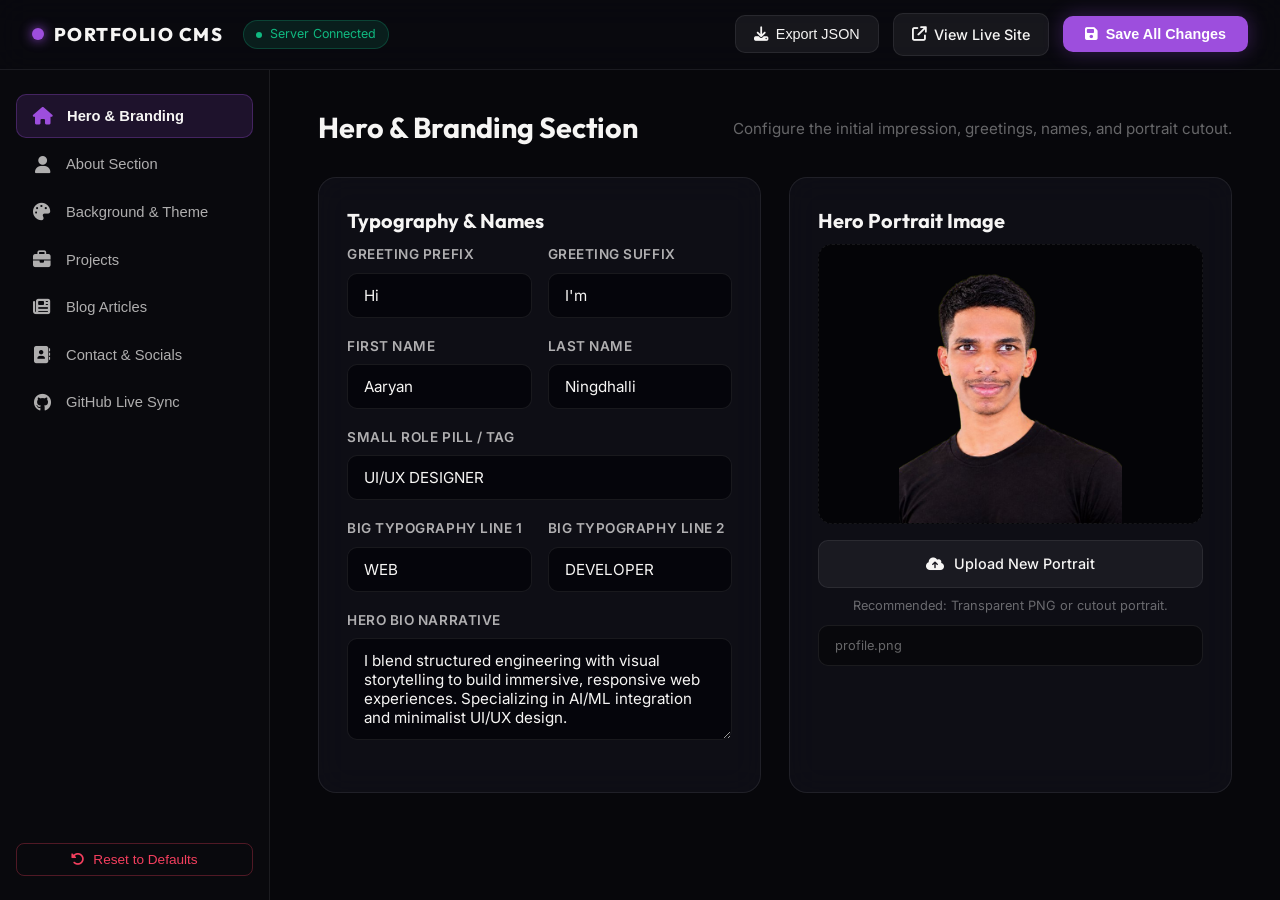
==== Portfolio-Ready-For-GitHub/admin.html @ 1d93433c "Add files via upload" ====
<!DOCTYPE html>
<html lang="en">
<head>
    <meta charset="UTF-8">
    <meta name="viewport" content="width=device-width, initial-scale=1.0">
    <title>Portfolio Admin Dashboard | Aaryan Sama</title>
    <!-- Fonts & Icons -->
    <link href="https://fonts.googleapis.com/css2?family=Inter:wght@300;400;500;600;700&family=Outfit:wght@400;600;700;800;900&display=swap" rel="stylesheet">
    <link rel="stylesheet" href="https://cdnjs.cloudflare.com/ajax/libs/font-awesome/6.5.1/css/all.min.css">
    <link rel="stylesheet" href="admin.css">
</head>
<body>
    <div class="admin-wrapper">
        <!-- Top Control Bar -->
        <header class="admin-topbar">
            <div class="topbar-left">
                <div class="admin-logo">
                    <span class="logo-circle"></span>
                    <span class="logo-text">PORTFOLIO CMS</span>
                </div>
                <div class="status-badge" id="serverStatus">
                    <span class="status-dot"></span>
                    <span class="status-text">Server Connected</span>
                </div>
            </div>
            <div class="topbar-right">
                <button class="btn-secondary" id="exportDataBtn" title="Download updated portfolio_data.json to upload or commit to GitHub">
                    <i class="fa-solid fa-download"></i>
                    <span>Export JSON</span>
                </button>
                <a href="index.html" class="btn-secondary" target="_blank">
                    <i class="fa-solid fa-arrow-up-right-from-square"></i>
                    <span>View Live Site</span>
                </a>
                <button class="btn-primary" id="saveAllBtn">
                    <i class="fa-solid fa-floppy-disk"></i>
                    <span>Save All Changes</span>
                </button>
            </div>
        </header>

        <div class="admin-layout">
            <!-- Sidebar Navigation -->
            <aside class="admin-sidebar">
                <nav class="sidebar-nav">
                    <button class="nav-item active" data-tab="tab-hero">
                        <i class="fa-solid fa-house"></i>
                        <span>Hero & Branding</span>
                    </button>
                    <button class="nav-item" data-tab="tab-about">
                        <i class="fa-solid fa-user"></i>
                        <span>About Section</span>
                    </button>
                    <button class="nav-item" data-tab="tab-theme">
                        <i class="fa-solid fa-palette"></i>
                        <span>Background & Theme</span>
                    </button>
                    <button class="nav-item" data-tab="tab-projects">
                        <i class="fa-solid fa-briefcase"></i>
                        <span>Projects</span>
                    </button>
                    <button class="nav-item" data-tab="tab-blog">
                        <i class="fa-solid fa-newspaper"></i>
                        <span>Blog Articles</span>
                    </button>
                    <button class="nav-item" data-tab="tab-contact">
                        <i class="fa-solid fa-address-book"></i>
                        <span>Contact & Socials</span>
                    </button>
                    <button class="nav-item" data-tab="tab-github">
                        <i class="fa-brands fa-github"></i>
                        <span>GitHub Live Sync</span>
                    </button>
                </nav>

                <div class="sidebar-footer">
                    <button class="btn-outline-danger" id="resetBtn">
                        <i class="fa-solid fa-rotate-left"></i>
                        <span>Reset to Defaults</span>
                    </button>
                </div>
            </aside>

            <!-- Main Content Panels -->
            <main class="admin-main">
                <!-- TAB 1: HERO & BRANDING -->
                <section class="tab-panel active" id="tab-hero">
                    <div class="panel-header">
                        <h2>Hero & Branding Section</h2>
                        <p>Configure the initial impression, greetings, names, and portrait cutout.</p>
                    </div>

                    <div class="card-grid">
                        <div class="admin-card">
                            <h3 class="card-title">Typography & Names</h3>
                            <div class="form-row">
                                <div class="form-group col-6">
                                    <label>Greeting Prefix</label>
                                    <input type="text" id="heroGreetingHi" placeholder="e.g. Hi">
                                </div>
                                <div class="form-group col-6">
                                    <label>Greeting Suffix</label>
                                    <input type="text" id="heroGreetingIm" placeholder="e.g. I'm">
                                </div>
                            </div>
                            <div class="form-row">
                                <div class="form-group col-6">
                                    <label>First Name</label>
                                    <input type="text" id="heroNameFirst" placeholder="e.g. Aaryan">
                                </div>
                                <div class="form-group col-6">
                                    <label>Last Name</label>
                                    <input type="text" id="heroNameLast" placeholder="e.g. Ningdhalli">
                                </div>
                            </div>
                            <div class="form-group">
                                <label>Small Role Pill / Tag</label>
                                <input type="text" id="heroRoleTag" placeholder="e.g. UI/UX DESIGNER">
                            </div>
                            <div class="form-row">
                                <div class="form-group col-6">
                                    <label>Big Typography Line 1</label>
                                    <input type="text" id="heroRoleMain1" placeholder="e.g. WEB">
                                </div>
                                <div class="form-group col-6">
                                    <label>Big Typography Line 2</label>
                                    <input type="text" id="heroRoleMain2" placeholder="e.g. DEVELOPER">
                                </div>
                            </div>
                            <div class="form-group">
                                <label>Hero Bio Narrative</label>
                                <textarea id="heroBio" rows="4" placeholder="Brief introduction text..."></textarea>
                            </div>
                        </div>

                        <div class="admin-card">
                            <h3 class="card-title">Hero Portrait Image</h3>
                            <div class="image-upload-wrapper">
                                <div class="preview-box">
                                    <img id="heroPortraitPreview" src="profile.png" alt="Hero Portrait Preview">
                                </div>
                                <div class="upload-controls">
                                    <label class="btn-file-upload">
                                        <i class="fa-solid fa-cloud-arrow-up"></i>
                                        <span>Upload New Portrait</span>
                                        <input type="file" id="heroPortraitUpload" accept="image/*">
                                    </label>
                                    <p class="help-text">Recommended: Transparent PNG or cutout portrait.</p>
                                    <input type="text" id="heroPortraitPath" class="path-input" readonly>
                                </div>
                            </div>
                        </div>
                    </div>
                </section>

                <!-- TAB 2: ABOUT SECTION -->
                <section class="tab-panel" id="tab-about">
                    <div class="panel-header">
                        <h2>About Section</h2>
                        <p>Customize the about text, philosophy quote, key metrics, and about portrait.</p>
                    </div>

                    <div class="card-grid">
                        <div class="admin-card">
                            <h3 class="card-title">Narrative & Philosophy</h3>
                            <div class="form-group">
                                <label>Bio Paragraph 1</label>
                                <textarea id="aboutBio1" rows="3"></textarea>
                            </div>
                            <div class="form-group">
                                <label>Bio Paragraph 2</label>
                                <textarea id="aboutBio2" rows="3"></textarea>
                            </div>
                            <div class="form-group">
                                <label>Philosophy Quote</label>
                                <input type="text" id="aboutQuote">
                            </div>
                        </div>

                        <div class="admin-card">
                            <h3 class="card-title">About Portrait Image</h3>
                            <div class="image-upload-wrapper">
                                <div class="preview-box">
                                    <img id="aboutPortraitPreview" src="about-profile.png" alt="About Portrait Preview">
                                </div>
                                <div class="upload-controls">
                                    <label class="btn-file-upload">
                                        <i class="fa-solid fa-cloud-arrow-up"></i>
                                        <span>Upload About Portrait</span>
                                        <input type="file" id="aboutPortraitUpload" accept="image/*">
                                    </label>
                                    <p class="help-text">Used in the glowing circular frame in the About section.</p>
                                    <input type="text" id="aboutPortraitPath" class="path-input" readonly>
                                </div>
                            </div>
                        </div>
                    </div>
                </section>

                <!-- TAB 3: BACKGROUND & THEME -->
                <section class="tab-panel" id="tab-theme">
                    <div class="panel-header">
                        <h2>Background & Theme Studio</h2>
                        <p>Select the signature background texture and active accent palette.</p>
                    </div>

                    <div class="card-grid">
                        <div class="admin-card">
                            <h3 class="card-title">Ambient Background Texture</h3>
                            <p class="card-subtitle">Choose from your uploaded custom doodle designs or upload a new one:</p>
                            
                            <div class="bg-selector-grid">
                                <label class="bg-option-card">
                                    <input type="radio" name="bgPatternOption" value="assets/doodle_purple_ambient.png" id="bgOptPurple">
                                    <div class="bg-card-content">
                                        <div class="bg-thumb" style="background-image: url('assets/doodle_purple.jpg');"></div>
                                        <div class="bg-info">
                                            <strong>Purple Organic Doodle</strong>
                                            <span>Latest photoshoot wallpaper</span>
                                        </div>
                                    </div>
                                </label>

                                <label class="bg-option-card">
                                    <input type="radio" name="bgPatternOption" value="cinematic_tech_bg.png" id="bgOptLime">
                                    <div class="bg-card-content">
                                        <div class="bg-thumb" style="background-image: url('assets/doodle_bg.jpg');"></div>
                                        <div class="bg-info">
                                            <strong>Lime Neon Contour</strong>
                                            <span>Cyber lime organic doodle</span>
                                        </div>
                                    </div>
                                </label>
                            </div>

                            <div class="custom-bg-upload" style="margin-top: 20px;">
                                <label class="btn-file-upload">
                                    <i class="fa-solid fa-image"></i>
                                    <span>Upload Custom Background Wallpaper</span>
                                    <input type="file" id="customBgUpload" accept="image/*">
                                </label>
                                <input type="text" id="customBgPath" class="path-input" readonly placeholder="Active background image path">
                            </div>
                        </div>

                        <div class="admin-card">
                            <h3 class="card-title">Default Accent Color</h3>
                            <p class="card-subtitle">Select the default primary neon color:</p>
                            <div class="color-swatches-grid">
                                <button type="button" class="admin-swatch" data-color="#9d4edd" style="--swatch:#9d4edd;" title="Ultraviolet Doodle"></button>
                                <button type="button" class="admin-swatch" data-color="#b4ff00" style="--swatch:#b4ff00;" title="Cyber Lime"></button>
                                <button type="button" class="admin-swatch" data-color="#0056ff" style="--swatch:#0056ff;" title="Electric Blue"></button>
                                <button type="button" class="admin-swatch" data-color="#10b981" style="--swatch:#10b981;" title="Emerald"></button>
                                <button type="button" class="admin-swatch" data-color="#f43f5e" style="--swatch:#f43f5e;" title="Rose"></button>
                                <button type="button" class="admin-swatch" data-color="#e07252" style="--swatch:#e07252;" title="Terracotta"></button>
                            </div>
                            <div class="form-group" style="margin-top: 20px;">
                                <label>Hex Color Code</label>
                                <input type="text" id="themeAccentHex" value="#9d4edd">
                            </div>
                        </div>
                    </div>
                </section>

                <!-- TAB 4: PROJECTS -->
                <section class="tab-panel" id="tab-projects">
                    <div class="panel-header">
                        <h2>Projects Manager</h2>
                        <button class="btn-primary" id="addNewProjectBtn">
                            <i class="fa-solid fa-plus"></i>
                            <span>Add New Project</span>
                        </button>
                    </div>

                    <div class="project-list" id="projectsContainer">
                        <!-- Rendered dynamically -->
                    </div>
                </section>

                <!-- TAB 5: BLOG ARTICLES -->
                <section class="tab-panel" id="tab-blog">
                    <div class="panel-header">
                        <h2>Blog & Insights Manager</h2>
                        <button class="btn-primary" id="addNewBlogBtn">
                            <i class="fa-solid fa-pen-to-square"></i>
                            <span>Write New Article</span>
                        </button>
                    </div>

                    <div class="blog-articles-list" id="blogArticlesContainer">
                        <!-- Rendered dynamically -->
                    </div>
                </section>

                <!-- TAB 6: CONTACT & SOCIALS -->
                <section class="tab-panel" id="tab-contact">
                    <div class="panel-header">
                        <h2>Contact & Social Links</h2>
                        <p>Update communication channels, email, and social networks.</p>
                    </div>

                    <div class="admin-card">
                        <div class="form-row">
                            <div class="form-group col-6">
                                <label>Direct Email</label>
                                <input type="email" id="contactEmail">
                            </div>
                            <div class="form-group col-6">
                                <label>Location</label>
                                <input type="text" id="contactLocation">
                            </div>
                        </div>
                        <div class="form-row">
                            <div class="form-group col-6">
                                <label>GitHub Profile URL</label>
                                <input type="url" id="contactGithub">
                            </div>
                            <div class="form-group col-6">
                                <label>LinkedIn Profile URL</label>
                                <input type="url" id="contactLinkedin">
                            </div>
                        </div>
                        <div class="form-row">
                            <div class="form-group col-6">
                                <label>Instagram URL</label>
                                <input type="url" id="contactInstagram">
                            </div>
                            <div class="form-group col-6">
                                <label>Pinterest URL</label>
                                <input type="url" id="contactPinterest">
                            </div>
                        </div>
                        <div class="form-group">
                            <label>Chess.com URL</label>
                            <input type="url" id="contactChess">
                        </div>
                    </div>
                </section>
                            <!-- TAB 7: GITHUB LIVE SYNC -->
                <section class="tab-panel" id="tab-github">
                    <div class="panel-header">
                        <h2>GitHub Live Site Sync</h2>
                        <p>Publish updates directly to your live GitHub Pages repository from this dashboard without command line.</p>
                    </div>

                    <div class="card-grid">
                        <div class="admin-card">
                            <h3 class="card-title">GitHub Repository Settings</h3>
                            <p class="card-subtitle">Connect your repository to push live portfolio updates automatically:</p>
                            
                            <div class="form-group">
                                <label>GitHub Repository (owner/repo)</label>
                                <input type="text" id="ghRepo" placeholder="e.g. xlrrr8/Aaryansama">
                            </div>

                            <div class="form-group">
                                <label>Branch</label>
                                <input type="text" id="ghBranch" placeholder="main (or gh-pages)" value="main">
                            </div>

                            <div class="form-group">
                                <label>Personal Access Token (PAT)</label>
                                <input type="password" id="ghToken" placeholder="ghp_xxxxxxxxxxxxxxxxxxxx">
                                <p class="help-text" style="text-align:left; margin-top:6px;">
                                    Token is stored securely only in your browser's local storage. Needs <code>repo</code> scope permission.
                                </p>
                            </div>

                            <div style="display:flex; gap:12px; margin-top:24px;">
                                <button class="btn-primary" id="publishGhBtn" style="flex:1;">
                                    <i class="fa-brands fa-github"></i>
                                    <span>Publish to GitHub Live Site</span>
                                </button>
                                <button class="btn-secondary" id="saveGhConfigBtn">
                                    <i class="fa-solid fa-check"></i>
                                    <span>Save Token</span>
                                </button>
                            </div>
                        </div>

                        <div class="admin-card">
                            <h3 class="card-title">How Live Updates Work</h3>
                            <div style="font-size:0.92rem; line-height:1.7; color:var(--text-secondary);">
                                <p style="margin-bottom:14px;"><strong style="color:var(--text-primary);"><i class="fa-solid fa-bolt" style="color:var(--accent);"></i> Method 1: Instant Local / Browser Sync</strong><br>
                                Whenever you click <em>Save All Changes</em>, your site updates in real-time in your browser and on your local server. If your portfolio tab is open, it updates live!</p>

                                <p style="margin-bottom:14px;"><strong style="color:var(--text-primary);"><i class="fa-brands fa-github" style="color:var(--accent);"></i> Method 2: Direct GitHub API Publish</strong><br>
                                Add your GitHub Token and Repo name above, then click <em>Publish to GitHub Live Site</em>. It automatically commits the new <code>portfolio_data.json</code> directly to GitHub, updating your live site for all visitors worldwide!</p>

                                <p><strong style="color:var(--text-primary);"><i class="fa-solid fa-file-arrow-down" style="color:var(--accent);"></i> Method 3: One-Click JSON Export</strong><br>
                                Click the <em>Export JSON</em> button in the top bar to download your updated <code>portfolio_data.json</code> file, and drag it into your GitHub repo anytime.</p>
                            </div>
                        </div>
                    </div>
                </section>
            </main>
        </div>
    </div>

    <!-- Edit Project Modal -->
    <div class="admin-modal" id="projectModal">
        <div class="modal-box">
            <div class="modal-header">
                <h3 id="projectModalTitle">Edit Project</h3>
                <button class="modal-close-btn" id="closeProjectModal"><i class="fa-solid fa-xmark"></i></button>
            </div>
            <div class="modal-body">
                <input type="hidden" id="editProjIndex" value="-1">
                <div class="form-group">
                    <label>Project Title</label>
                    <input type="text" id="editProjTitle">
                </div>
                <div class="form-row">
                    <div class="form-group col-6">
                        <label>Category (e.g. AI / ML)</label>
                        <input type="text" id="editProjCategory">
                    </div>
                    <div class="form-group col-6">
                        <label>Badge (e.g. Featured, Live)</label>
                        <input type="text" id="editProjBadge">
                    </div>
                </div>
                <div class="form-group">
                    <label>Description</label>
                    <textarea id="editProjDesc" rows="3"></textarea>
                </div>
                <div class="form-group">
                    <label>Tech Stack Tags (comma-separated)</label>
                    <input type="text" id="editProjTags" placeholder="Python, PyTorch, React">
                </div>
                <div class="form-row">
                    <div class="form-group col-6">
                        <label>Live URL</label>
                        <input type="text" id="editProjLive">
                    </div>
                    <div class="form-group col-6">
                        <label>GitHub URL</label>
                        <input type="text" id="editProjGithub">
                    </div>
                </div>
                <div class="form-group">
                    <label>Project Cover Image</label>
                    <div class="modal-img-upload">
                        <div class="modal-thumb-preview">
                            <img id="editProjImgPreview" src="" alt="Thumbnail">
                        </div>
                        <label class="btn-file-upload">
                            <i class="fa-solid fa-cloud-arrow-up"></i>
                            <span>Upload Image</span>
                            <input type="file" id="editProjImgUpload" accept="image/*">
                        </label>
                        <input type="text" id="editProjImgPath" readonly>
                    </div>
                </div>
            </div>
            <div class="modal-footer">
                <button class="btn-secondary" id="cancelProjectBtn">Cancel</button>
                <button class="btn-primary" id="saveProjectBtn">Save Project</button>
            </div>
        </div>
    </div>

    <!-- Edit Blog Article Modal -->
    <div class="admin-modal" id="blogModalEditor">
        <div class="modal-box">
            <div class="modal-header">
                <h3 id="blogEditorModalTitle">Write Article</h3>
                <button class="modal-close-btn" id="closeBlogEditorModal"><i class="fa-solid fa-xmark"></i></button>
            </div>
            <div class="modal-body">
                <input type="hidden" id="editBlogIndex" value="-1">
                <div class="form-group">
                    <label>Article Title</label>
                    <input type="text" id="editBlogTitle">
                </div>
                <div class="form-row">
                    <div class="form-group col-6">
                        <label>Category</label>
                        <input type="text" id="editBlogCategory" placeholder="e.g. UI/UX Design, Web Dev">
                    </div>
                    <div class="form-group col-6">
                        <label>Read Time</label>
                        <input type="text" id="editBlogReadTime" placeholder="e.g. 5 min read">
                    </div>
                </div>
                <div class="form-group">
                    <label>Excerpt / Summary</label>
                    <textarea id="editBlogExcerpt" rows="2"></textarea>
                </div>
                <div class="form-group">
                    <label>Full Content (Markdown or Paragraphs)</label>
                    <textarea id="editBlogContent" rows="6"></textarea>
                </div>
                <div class="form-group">
                    <label>Cover Image</label>
                    <div class="modal-img-upload">
                        <div class="modal-thumb-preview">
                            <img id="editBlogImgPreview" src="" alt="Cover Preview">
                        </div>
                        <label class="btn-file-upload">
                            <i class="fa-solid fa-cloud-arrow-up"></i>
                            <span>Upload Cover</span>
                            <input type="file" id="editBlogImgUpload" accept="image/*">
                        </label>
                        <input type="text" id="editBlogImgPath" readonly>
                    </div>
                </div>
            </div>
            <div class="modal-footer">
                <button class="btn-secondary" id="cancelBlogBtn">Cancel</button>
                <button class="btn-primary" id="saveBlogBtn">Save Article</button>
            </div>
        </div>
    </div>

    <!-- Toast Notification -->
    <div class="admin-toast" id="adminToast">
        <i class="fa-solid fa-circle-check"></i>
        <span id="toastMsg">Changes saved successfully!</span>
    </div>

    <script src="admin.js"></script>
</body>
</html>
---- Portfolio-Ready-For-GitHub/admin.css ----
:root {
    --bg-dark: #07070b;
    --bg-darker: #030305;
    --bg-card: rgba(18, 18, 26, 0.7);
    --border-glass: rgba(255, 255, 255, 0.08);
    --accent: #9d4edd;
    --accent-glow: rgba(157, 78, 221, 0.35);
    --text-primary: #f6f5f4;
    --text-secondary: rgba(246, 245, 244, 0.7);
    --text-muted: rgba(246, 245, 244, 0.4);
    --font-heading: 'Outfit', sans-serif;
    --font-body: 'Inter', sans-serif;
}

* {
    margin: 0;
    padding: 0;
    box-sizing: border-box;
}

body {
    background: var(--bg-dark);
    color: var(--text-primary);
    font-family: var(--font-body);
    line-height: 1.5;
    min-height: 100vh;
}

.admin-wrapper {
    display: flex;
    flex-direction: column;
    min-height: 100vh;
}

/* Topbar */
.admin-topbar {
    height: 70px;
    background: rgba(10, 10, 16, 0.85);
    border-bottom: 1px solid var(--border-glass);
    backdrop-filter: blur(16px);
    display: flex;
    justify-content: space-between;
    align-items: center;
    padding: 0 32px;
    position: sticky;
    top: 0;
    z-index: 100;
}

.topbar-left {
    display: flex;
    align-items: center;
    gap: 20px;
}

.admin-logo {
    display: flex;
    align-items: center;
    gap: 10px;
    font-family: var(--font-heading);
    font-weight: 800;
    font-size: 1.15rem;
    letter-spacing: 0.08em;
}

.logo-circle {
    width: 12px;
    height: 12px;
    border-radius: 50%;
    background: var(--accent);
    box-shadow: 0 0 12px var(--accent);
}

.status-badge {
    display: inline-flex;
    align-items: center;
    gap: 8px;
    background: rgba(16, 185, 129, 0.12);
    border: 1px solid rgba(16, 185, 129, 0.25);
    padding: 4px 12px;
    border-radius: 20px;
    font-size: 0.78rem;
    color: #10b981;
}

.status-dot {
    width: 6px;
    height: 6px;
    border-radius: 50%;
    background: #10b981;
    animation: pulse 2s infinite;
}

@keyframes pulse {
    0%, 100% { opacity: 1; transform: scale(1); }
    50% { opacity: 0.5; transform: scale(0.85); }
}

.topbar-right {
    display: flex;
    align-items: center;
    gap: 14px;
}

/* Buttons */
.btn-primary {
    background: var(--accent);
    color: #fff;
    border: none;
    padding: 10px 22px;
    border-radius: 10px;
    font-weight: 600;
    font-size: 0.9rem;
    cursor: pointer;
    display: inline-flex;
    align-items: center;
    gap: 8px;
    transition: all 0.25s ease;
    box-shadow: 0 0 20px var(--accent-glow);
}

.btn-primary:hover {
    filter: brightness(1.15);
    transform: translateY(-2px);
    box-shadow: 0 0 28px var(--accent-glow);
}

.btn-secondary {
    background: rgba(255, 255, 255, 0.06);
    color: var(--text-primary);
    border: 1px solid var(--border-glass);
    padding: 10px 18px;
    border-radius: 10px;
    font-weight: 500;
    font-size: 0.9rem;
    text-decoration: none;
    cursor: pointer;
    display: inline-flex;
    align-items: center;
    gap: 8px;
    transition: all 0.25s ease;
}

.btn-secondary:hover {
    background: rgba(255, 255, 255, 0.12);
    color: #fff;
}

.btn-outline-danger {
    background: transparent;
    color: #f43f5e;
    border: 1px solid rgba(244, 63, 94, 0.3);
    padding: 8px 16px;
    border-radius: 8px;
    font-size: 0.85rem;
    cursor: pointer;
    display: inline-flex;
    align-items: center;
    gap: 8px;
    width: 100%;
    justify-content: center;
    transition: all 0.25s ease;
}

.btn-outline-danger:hover {
    background: rgba(244, 63, 94, 0.15);
    border-color: #f43f5e;
}

/* Layout */
.admin-layout {
    display: flex;
    flex-grow: 1;
}

/* Sidebar */
.admin-sidebar {
    width: 270px;
    background: rgba(10, 10, 15, 0.6);
    border-right: 1px solid var(--border-glass);
    padding: 24px 16px;
    display: flex;
    flex-direction: column;
    justify-content: space-between;
}

.sidebar-nav {
    display: flex;
    flex-direction: column;
    gap: 6px;
}

.nav-item {
    background: transparent;
    border: none;
    color: var(--text-secondary);
    padding: 12px 16px;
    border-radius: 10px;
    display: flex;
    align-items: center;
    gap: 14px;
    font-size: 0.92rem;
    font-weight: 500;
    cursor: pointer;
    transition: all 0.2s ease;
    text-align: left;
}

.nav-item i {
    font-size: 1.1rem;
    width: 20px;
    text-align: center;
}

.nav-item:hover {
    background: rgba(255, 255, 255, 0.04);
    color: var(--text-primary);
}

.nav-item.active {
    background: rgba(157, 78, 221, 0.15);
    border: 1px solid rgba(157, 78, 221, 0.3);
    color: var(--text-primary);
    font-weight: 600;
}

.nav-item.active i {
    color: var(--accent);
}

/* Main Panels */
.admin-main {
    flex-grow: 1;
    padding: 36px 48px;
    overflow-y: auto;
    max-width: 1400px;
}

.tab-panel {
    display: none;
    animation: fadeIn 0.3s ease;
}

.tab-panel.active {
    display: block;
}

@keyframes fadeIn {
    from { opacity: 0; transform: translateY(6px); }
    to { opacity: 1; transform: translateY(0); }
}

.panel-header {
    display: flex;
    justify-content: space-between;
    align-items: center;
    margin-bottom: 28px;
}

.panel-header h2 {
    font-family: var(--font-heading);
    font-size: 1.8rem;
    font-weight: 700;
}

.panel-header p {
    color: var(--text-muted);
    font-size: 0.95rem;
    margin-top: 4px;
}

/* Card Grids & Cards */
.card-grid {
    display: grid;
    grid-template-columns: repeat(auto-fit, minmax(440px, 1fr));
    gap: 28px;
}

.admin-card {
    background: var(--bg-card);
    border: 1px solid var(--border-glass);
    border-radius: 18px;
    padding: 28px;
    backdrop-filter: blur(16px);
}

.card-title {
    font-family: var(--font-heading);
    font-size: 1.25rem;
    font-weight: 700;
    margin-bottom: 8px;
}

.card-subtitle {
    color: var(--text-muted);
    font-size: 0.88rem;
    margin-bottom: 20px;
}

/* Forms */
.form-group {
    margin-bottom: 18px;
}

.form-group label {
    display: block;
    font-size: 0.85rem;
    font-weight: 600;
    color: var(--text-secondary);
    margin-bottom: 8px;
    text-transform: uppercase;
    letter-spacing: 0.04em;
}

.form-row {
    display: flex;
    gap: 16px;
}

.col-6 {
    flex: 1;
}

input[type="text"],
input[type="email"],
input[type="url"],
textarea {
    width: 100%;
    background: rgba(4, 4, 8, 0.7);
    border: 1px solid var(--border-glass);
    color: var(--text-primary);
    padding: 12px 16px;
    border-radius: 10px;
    font-size: 0.95rem;
    font-family: inherit;
    transition: border-color 0.25s ease, box-shadow 0.25s ease;
}

input:focus,
textarea:focus {
    outline: none;
    border-color: var(--accent);
    box-shadow: 0 0 15px var(--accent-glow);
}

.path-input {
    margin-top: 10px;
    font-size: 0.8rem !important;
    color: var(--text-muted) !important;
    background: rgba(0, 0, 0, 0.4) !important;
}

/* Image Upload Component */
.image-upload-wrapper {
    display: flex;
    flex-direction: column;
    gap: 16px;
}

.preview-box {
    width: 100%;
    height: 280px;
    background: #040407;
    border: 1px dashed var(--border-glass);
    border-radius: 14px;
    display: flex;
    align-items: center;
    justify-content: center;
    overflow: hidden;
    position: relative;
}

.preview-box img {
    max-height: 100%;
    max-width: 100%;
    object-fit: contain;
}

.btn-file-upload {
    display: inline-flex;
    align-items: center;
    justify-content: center;
    gap: 10px;
    background: rgba(255, 255, 255, 0.05);
    border: 1px solid var(--border-glass);
    color: var(--text-primary);
    padding: 12px 20px;
    border-radius: 10px;
    cursor: pointer;
    font-size: 0.9rem;
    font-weight: 500;
    transition: all 0.2s ease;
    width: 100%;
}

.btn-file-upload:hover {
    background: rgba(255, 255, 255, 0.1);
    border-color: var(--accent);
}

.btn-file-upload input[type="file"] {
    display: none;
}

.help-text {
    font-size: 0.8rem;
    color: var(--text-muted);
    margin-top: 8px;
    text-align: center;
}

/* Background Selector */
.bg-selector-grid {
    display: grid;
    grid-template-columns: 1fr 1fr;
    gap: 16px;
}

.bg-option-card {
    position: relative;
    cursor: pointer;
    border: 2px solid var(--border-glass);
    border-radius: 14px;
    overflow: hidden;
    background: rgba(5, 5, 10, 0.5);
    transition: all 0.25s ease;
    display: block;
}

.bg-option-card input[type="radio"] {
    position: absolute;
    top: 12px;
    right: 12px;
    z-index: 5;
    accent-color: var(--accent);
}

.bg-option-card:hover {
    border-color: rgba(255, 255, 255, 0.2);
}

.bg-option-card:has(input:checked) {
    border-color: var(--accent);
    box-shadow: 0 0 20px var(--accent-glow);
}

.bg-thumb {
    height: 120px;
    background-size: cover;
    background-position: center;
}

.bg-info {
    padding: 12px;
}

.bg-info strong {
    display: block;
    font-size: 0.9rem;
}

.bg-info span {
    font-size: 0.75rem;
    color: var(--text-muted);
}

/* Color Swatches Grid */
.color-swatches-grid {
    display: flex;
    gap: 14px;
    flex-wrap: wrap;
}

.admin-swatch {
    width: 44px;
    height: 44px;
    border-radius: 50%;
    border: 2px solid rgba(255, 255, 255, 0.2);
    background: var(--swatch);
    cursor: pointer;
    transition: transform 0.2s ease, border-color 0.2s ease;
}

.admin-swatch:hover,
.admin-swatch.active {
    transform: scale(1.15);
    border-color: #fff;
    box-shadow: 0 0 16px var(--swatch);
}

/* Project & Blog Lists */
.project-list,
.blog-articles-list {
    display: flex;
    flex-direction: column;
    gap: 16px;
}

.admin-list-item {
    background: var(--bg-card);
    border: 1px solid var(--border-glass);
    border-radius: 14px;
    padding: 18px 24px;
    display: flex;
    align-items: center;
    justify-content: space-between;
    gap: 20px;
    transition: border-color 0.2s ease;
}

.admin-list-item:hover {
    border-color: rgba(255, 255, 255, 0.18);
}

.item-left {
    display: flex;
    align-items: center;
    gap: 20px;
}

.item-thumb {
    width: 80px;
    height: 60px;
    border-radius: 8px;
    overflow: hidden;
    background: #09090f;
    flex-shrink: 0;
}

.item-thumb img {
    width: 100%;
    height: 100%;
    object-fit: cover;
}

.item-meta h4 {
    font-size: 1.05rem;
    font-weight: 600;
}

.item-meta p {
    font-size: 0.85rem;
    color: var(--text-muted);
    margin-top: 2px;
}

.item-actions {
    display: flex;
    gap: 10px;
}

.btn-icon-edit,
.btn-icon-delete {
    width: 38px;
    height: 38px;
    border-radius: 8px;
    border: 1px solid var(--border-glass);
    background: rgba(255, 255, 255, 0.04);
    color: var(--text-secondary);
    display: flex;
    align-items: center;
    justify-content: center;
    cursor: pointer;
    transition: all 0.2s ease;
}

.btn-icon-edit:hover {
    background: rgba(157, 78, 221, 0.2);
    border-color: var(--accent);
    color: var(--text-primary);
}

.btn-icon-delete:hover {
    background: rgba(244, 63, 94, 0.2);
    border-color: #f43f5e;
    color: #f43f5e;
}

/* Modals */
.admin-modal {
    position: fixed;
    inset: 0;
    z-index: 500;
    background: rgba(2, 2, 4, 0.8);
    backdrop-filter: blur(20px);
    display: flex;
    align-items: center;
    justify-content: center;
    opacity: 0;
    pointer-events: none;
    transition: opacity 0.3s ease;
    padding: 20px;
}

.admin-modal.active {
    opacity: 1;
    pointer-events: auto;
}

.modal-box {
    background: #0d0d14;
    border: 1px solid var(--border-glass);
    border-radius: 20px;
    max-width: 680px;
    width: 100%;
    max-height: 90vh;
    overflow-y: auto;
    box-shadow: 0 25px 60px rgba(0, 0, 0, 0.9);
}

.modal-header {
    padding: 24px 28px;
    border-bottom: 1px solid var(--border-glass);
    display: flex;
    justify-content: space-between;
    align-items: center;
}

.modal-close-btn {
    background: transparent;
    border: none;
    color: var(--text-muted);
    font-size: 1.2rem;
    cursor: pointer;
}

.modal-close-btn:hover {
    color: #fff;
}

.modal-body {
    padding: 28px;
}

.modal-footer {
    padding: 20px 28px;
    border-top: 1px solid var(--border-glass);
    display: flex;
    justify-content: flex-end;
    gap: 12px;
}

.modal-img-upload {
    display: flex;
    gap: 16px;
    align-items: center;
}

.modal-thumb-preview {
    width: 90px;
    height: 70px;
    border-radius: 8px;
    background: #040408;
    border: 1px dashed var(--border-glass);
    overflow: hidden;
    flex-shrink: 0;
}

.modal-thumb-preview img {
    width: 100%;
    height: 100%;
    object-fit: cover;
}

/* Toast */
.admin-toast {
    position: fixed;
    bottom: 30px;
    right: 30px;
    background: rgba(16, 185, 129, 0.95);
    color: #fff;
    padding: 14px 24px;
    border-radius: 12px;
    display: flex;
    align-items: center;
    gap: 10px;
    font-weight: 600;
    font-size: 0.95rem;
    box-shadow: 0 10px 30px rgba(0, 0, 0, 0.5);
    transform: translateY(100px);
    opacity: 0;
    transition: transform 0.35s cubic-bezier(0.16, 1, 0.3, 1), opacity 0.35s ease;
    z-index: 9999;
}

.admin-toast.show {
    transform: translateY(0);
    opacity: 1;
}

@media (max-width: 900px) {
    .admin-layout {
        flex-direction: column;
    }
    .admin-sidebar {
        width: 100%;
        border-right: none;
        border-bottom: 1px solid var(--border-glass);
    }
    .admin-main {
        padding: 24px;
    }
    .card-grid {
        grid-template-columns: 1fr;
    }
}
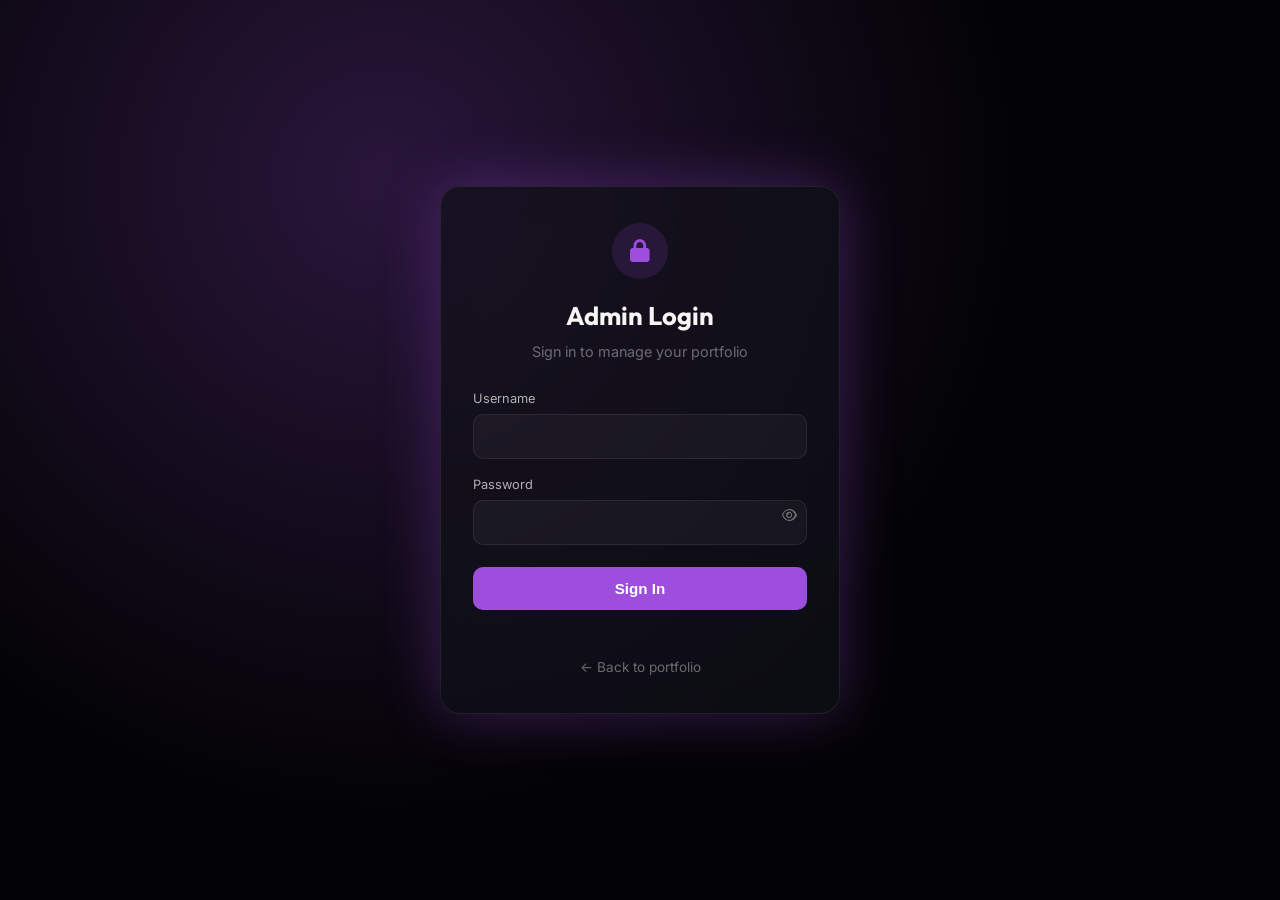
==== commit 4aeae7fe: "Add files via upload" ====
--- a/Portfolio-Ready-For-GitHub/admin.html
+++ b/Portfolio-Ready-For-GitHub/admin.html
@@ -10,6 +10,27 @@
     <link rel="stylesheet" href="admin.css">
 </head>
 <body>
+    <!-- Admin Login Gate -->
+    <div class="login-gate" id="loginGate">
+        <form class="login-card" id="loginForm" autocomplete="on">
+            <div class="login-icon"><i class="fa-solid fa-lock"></i></div>
+            <h1>Admin Login</h1>
+            <p class="login-sub">Sign in to manage your portfolio</p>
+            <div class="login-field">
+                <label for="loginUser">Username</label>
+                <input type="text" id="loginUser" autocomplete="username" required autofocus>
+            </div>
+            <div class="login-field">
+                <label for="loginPass">Password</label>
+                <input type="password" id="loginPass" autocomplete="current-password" required>
+                <button type="button" class="toggle-pass" id="togglePass" title="Show / hide password"><i class="fa-regular fa-eye"></i></button>
+            </div>
+            <button type="submit" class="login-btn">Sign In</button>
+            <div class="login-error" id="loginError"></div>
+            <a class="login-back" href="main.html">&larr; Back to portfolio</a>
+        </form>
+    </div>
+
     <div class="admin-wrapper">
         <!-- Top Control Bar -->
         <header class="admin-topbar">
@@ -24,11 +45,18 @@
                 </div>
             </div>
             <div class="topbar-right">
+                <button class="btn-secondary" id="changePassBtn" title="Generate a new password hash">
+                    <i class="fa-solid fa-key"></i>
+                </button>
+                <button class="btn-secondary" id="logoutBtn" title="Log out">
+                    <i class="fa-solid fa-right-from-bracket"></i>
+                    <span>Logout</span>
+                </button>
                 <button class="btn-secondary" id="exportDataBtn" title="Download updated portfolio_data.json to upload or commit to GitHub">
                     <i class="fa-solid fa-download"></i>
                     <span>Export JSON</span>
                 </button>
-                <a href="index.html" class="btn-secondary" target="_blank">
+                <a href="main.html" class="btn-secondary" target="_blank">
                     <i class="fa-solid fa-arrow-up-right-from-square"></i>
                     <span>View Live Site</span>
                 </a>
@@ -519,6 +547,8 @@
         <span id="toastMsg">Changes saved successfully!</span>
     </div>
 
+    <script src="auth-config.js"></script>
+    <script src="admin_auth.js"></script>
     <script src="admin.js"></script>
 </body>
 </html>
--- a/Portfolio-Ready-For-GitHub/admin.css
+++ b/Portfolio-Ready-For-GitHub/admin.css
@@ -704,3 +704,50 @@
         grid-template-columns: 1fr;
     }
 }
+
+/* ===== Admin login gate ===== */
+body.auth-locked .admin-wrapper { display: none; }
+.login-gate {
+    position: fixed; inset: 0; z-index: 9999;
+    display: none; align-items: center; justify-content: center;
+    padding: 24px;
+    background: radial-gradient(circle at 30% 20%, rgba(157, 78, 221, 0.25), transparent 55%), var(--bg-darker);
+}
+.login-card {
+    width: 100%; max-width: 400px;
+    background: var(--bg-card);
+    border: 1px solid var(--border-glass);
+    border-radius: 20px; padding: 36px 32px;
+    backdrop-filter: blur(18px);
+    box-shadow: 0 0 60px var(--accent-glow);
+}
+.login-card .login-icon {
+    width: 56px; height: 56px; border-radius: 50%;
+    display: flex; align-items: center; justify-content: center;
+    background: rgba(157, 78, 221, 0.15); color: var(--accent);
+    font-size: 1.4rem; margin: 0 auto 18px;
+}
+.login-card h1 { font-family: var(--font-heading); font-size: 1.6rem; text-align: center; margin-bottom: 6px; }
+.login-card p.login-sub { text-align: center; color: var(--text-muted); font-size: 0.9rem; margin-bottom: 26px; }
+.login-card label { display: block; font-size: 0.8rem; color: var(--text-secondary); margin-bottom: 6px; }
+.login-card .login-field { position: relative; margin-bottom: 16px; }
+.login-card input {
+    width: 100%; padding: 12px 14px;
+    background: rgba(255, 255, 255, 0.04);
+    border: 1px solid var(--border-glass); border-radius: 10px;
+    color: var(--text-primary); font-family: var(--font-body); font-size: 0.95rem;
+}
+.login-card input:focus { outline: none; border-color: var(--accent); }
+.login-card .toggle-pass {
+    position: absolute; right: 10px; top: 33px;
+    background: none; border: 0; color: var(--text-muted); cursor: pointer;
+}
+.login-card .login-btn {
+    width: 100%; padding: 13px; margin-top: 6px;
+    background: var(--accent); color: #fff; border: 0; border-radius: 10px;
+    font-weight: 600; font-size: 0.95rem; cursor: pointer;
+}
+.login-card .login-btn:hover { filter: brightness(1.1); }
+.login-error { color: #ff6b81; font-size: 0.85rem; min-height: 1.2em; text-align: center; margin-top: 12px; }
+.login-back { display: block; text-align: center; margin-top: 18px; color: var(--text-muted); font-size: 0.85rem; text-decoration: none; }
+.login-back:hover { color: var(--text-primary); }
